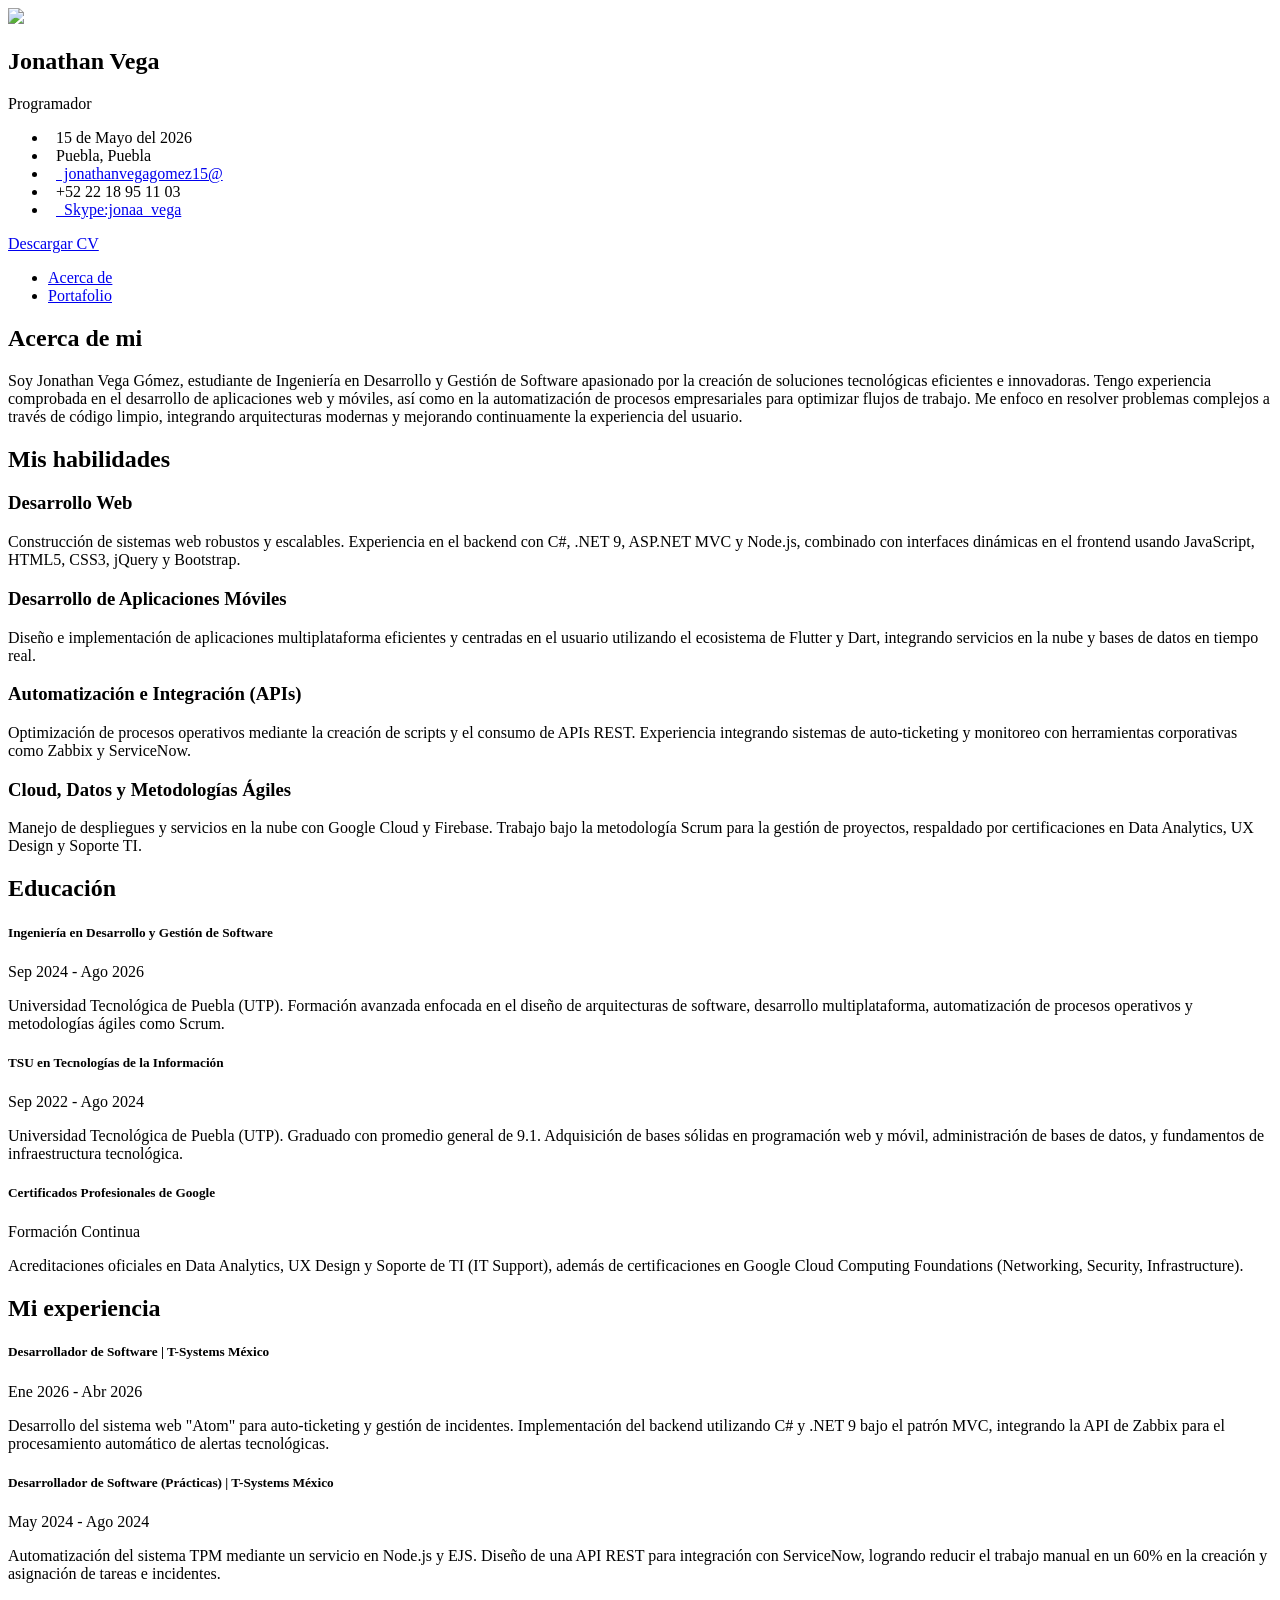
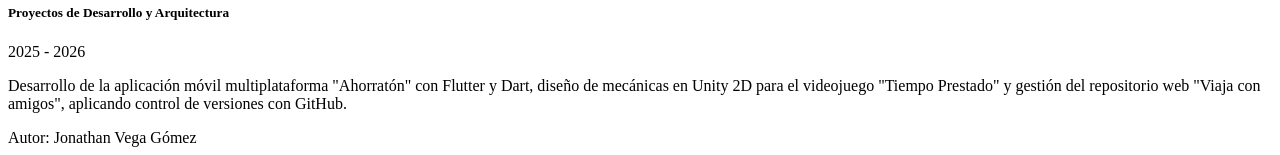
==== index.html @ 86ef0846 "Actualizado web" ====
<!DOCTYPE html>
<html lang="en">
    <head>
        <meta charset="UTF-8">
        <meta name="viewport" content="width=device-width, initial-scale=1.0">
        <title>Mi sitio CV</title>
        <link href="css/css-gg.css" rel="stylesheet" />
        <link rel="shortcut icon" href="resources/logo.svg" type="image/svg">
        <link rel="stylesheet" href="css/site.css">
        <link rel="stylesheet" href="css/mobile.css">
        <script src="js/site.js"></script>
    </head>
    <body>
        <div class="main-content">
            <aside>
                <div class="profile"> 
                    <img src="UTP0155232_ Foto TSU_JONATHAN VEGA GOMEZ.JPG" id="photo-profile" class="my-photo"/>
                    <div>
                        <h1 class="title">Jonathan Vega</h1>
                        <div class="badge-porfile">Programador</div>
                        <div class="social">
                            <a href="facebook.com" target="_blank" class="gg-facebook"></a>
                            <a href="twitter.com" target="_blank" class="gg-twitter"></a>
                            <a href="youtube.com" target="_blank" class="gg-youtube"></a>
                            <a href="pokemon-go.com" target="_blank" class="gg-pokemon"></a>
                        </div>
                    </div>
                    <div class="info">
                        <ul class="contacts-block">
                            <li class="contacts-block-item"><i class="gg-calendar"></i>&nbsp;&nbsp;15 de Mayo del 2026</li>
                            <li class="contacts-block-item"><i class="gg-pin"></i>&nbsp;&nbsp;Puebla, Puebla</li>
                            <li class="contacts-block-item"><i class="gg-mail"></i>&nbsp;&nbsp;<a href="mailto:erenyeager070@gmail.com">&nbsp;&nbsp;jonathanvegagomez15@</a></li>
                            <li class="contacts-block-item"><i class="gg-phone"></i>&nbsp;&nbsp;+52 22 18 95 11 03</li>
                            <li class="contacts-block-item"><i class="gg-phone"></i>&nbsp;&nbsp;<a href="skype:">&nbsp;&nbsp;Skype:jonaa_vega</a></li>
                        </ul>
                        <a  class="btn" href="resources/Elegant_CV_Jonathan_Vega_Gomez.pdf">Descargar CV</a>

                    </div>
                </div>
            </aside>
            <section class="resume">
                <header>
                    <div class="menu-circle">
                        <i class="gg-menu-oreos" onclick="toggleMenu()"></i>
                    </div>
                    <div class="inner-menu js-menu">
                        <ul class="nav">
                            <li class="=nav-item">
                                <a href="index.html">Acerca de</a>
                            </li>
                            <li>
                                <a href="portafolio.html">Portafolio</a>
                            </li>
                        </ul>
                    </div>
                </header>
                   <h2 class="title">Acerca de mi</h2>
                    <p>
                        Soy Jonathan Vega Gómez, estudiante de Ingeniería en Desarrollo y Gestión de Software apasionado por la creación de soluciones tecnológicas eficientes e innovadoras. Tengo experiencia comprobada en el desarrollo de aplicaciones web y móviles, así como en la automatización de procesos empresariales para optimizar flujos de trabajo. Me enfoco en resolver problemas complejos a través de código limpio, integrando arquitecturas modernas y mejorando continuamente la experiencia del usuario.
                    </p>

                    <div class="services-content">
                        <h2>Mis habilidades</h2>
                        <div class="my-services">
                            <div>
                                <span class="gg-pen"></span>
                                <div>
                                    <h3>Desarrollo Web</h3>
                                    <p>Construcción de sistemas web robustos y escalables. Experiencia en el backend con C#, .NET 9, ASP.NET MVC y Node.js, combinado con interfaces dinámicas en el frontend usando JavaScript, HTML5, CSS3, jQuery y Bootstrap.</p>
                                </div>
                            </div>
                            <div>
                                <span class="gg-pen"></span>
                                <div>
                                    <h3>Desarrollo de Aplicaciones Móviles</h3>
                                    <p>Diseño e implementación de aplicaciones multiplataforma eficientes y centradas en el usuario utilizando el ecosistema de Flutter y Dart, integrando servicios en la nube y bases de datos en tiempo real.</p>
                                </div>
                            </div>
                            <div>
                                <span class="gg-pen"></span>
                                <div>
                                    <h3>Automatización e Integración (APIs)</h3>
                                    <p>Optimización de procesos operativos mediante la creación de scripts y el consumo de APIs REST. Experiencia integrando sistemas de auto-ticketing y monitoreo con herramientas corporativas como Zabbix y ServiceNow.</p>
                                </div>
                            </div>
                            <div>
                                <span class="gg-pen"></span>
                                <div>
                                    <h3>Cloud, Datos y Metodologías Ágiles</h3>
                                    <p>Manejo de despliegues y servicios en la nube con Google Cloud y Firebase. Trabajo bajo la metodología Scrum para la gestión de proyectos, respaldado por certificaciones en Data Analytics, UX Design y Soporte TI.</p>
                                </div>
                            </div>
                        </div>
                    </div>
                <div class="timeline-content">
                    <div>
                        <div>
                            <h2><i class="fa fa-user-graduate"></i> Educación</h2>
                            <div class="timeline">
                                <article class="timeline_item">
                                    <h5 class="title title-h5 timeline_title">Ingeniería en Desarrollo y Gestión de Software</h5>
                                    <span class="timeline_period">Sep 2024 - Ago 2026</span>
                                    <p class="timeline_description">
                                        Universidad Tecnológica de Puebla (UTP). Formación avanzada enfocada en el diseño de arquitecturas de software, desarrollo multiplataforma, automatización de procesos operativos y metodologías ágiles como Scrum.
                                    </p>
                                </article>
                                <article class="timeline_item">
                                    <h5 class="title title-h5 timeline_title">TSU en Tecnologías de la Información</h5>
                                    <span class="timeline_period">Sep 2022 - Ago 2024</span>
                                    <p class="timeline_description">
                                        Universidad Tecnológica de Puebla (UTP). Graduado con promedio general de 9.1. Adquisición de bases sólidas en programación web y móvil, administración de bases de datos, y fundamentos de infraestructura tecnológica.
                                    </p>
                                </article>
                                <article class="timeline_item">
                                    <h5 class="title title-h5 timeline_title">Certificados Profesionales de Google</h5>
                                    <span class="timeline_period">Formación Continua</span>
                                    <p class="timeline_description">
                                        Acreditaciones oficiales en Data Analytics, UX Design y Soporte de TI (IT Support), además de certificaciones en Google Cloud Computing Foundations (Networking, Security, Infrastructure).
                                    </p>
                                </article>
                            </div>
                        </div> 
                        
                        <div>
                            <h2><i class="fa fa-briefcase"></i> Mi experiencia</h2>
                            <div class="timeline">
                                <article class="timeline_item">
                                    <h5 class="title title-h5 timeline_title">Desarrollador de Software | T-Systems México</h5>
                                    <span class="timeline_period">Ene 2026 - Abr 2026</span>
                                    <p class="timeline_description">
                                        Desarrollo del sistema web "Atom" para auto-ticketing y gestión de incidentes. Implementación del backend utilizando C# y .NET 9 bajo el patrón MVC, integrando la API de Zabbix para el procesamiento automático de alertas tecnológicas.
                                    </p>
                                </article>
                                <article class="timeline_item">
                                    <h5 class="title title-h5 timeline_title">Desarrollador de Software (Prácticas) | T-Systems México</h5>
                                    <span class="timeline_period">May 2024 - Ago 2024</span>
                                    <p class="timeline_description">
                                        Automatización del sistema TPM mediante un servicio en Node.js y EJS. Diseño de una API REST para integración con ServiceNow, logrando reducir el trabajo manual en un 60% en la creación y asignación de tareas e incidentes.
                                    </p>
                                </article>
                                <article class="timeline_item">
                                    <h5 class="title title-h5 timeline_title">Proyectos de Desarrollo y Arquitectura</h5>
                                    <span class="timeline_period">2025 - 2026</span>
                                    <p class="timeline_description">
                                        Desarrollo de la aplicación móvil multiplataforma "Ahorratón" con Flutter y Dart, diseño de mecánicas en Unity 2D para el videojuego "Tiempo Prestado" y gestión del repositorio web "Viaja con amigos", aplicando control de versiones con GitHub.
                                    </p>
                                </article>
                            </div>
                        </div>
                    </div>
                </div>
            </section>
        </div>
        <footer>Autor: Jonathan Vega Gómez</footer>
    </body>
</html>
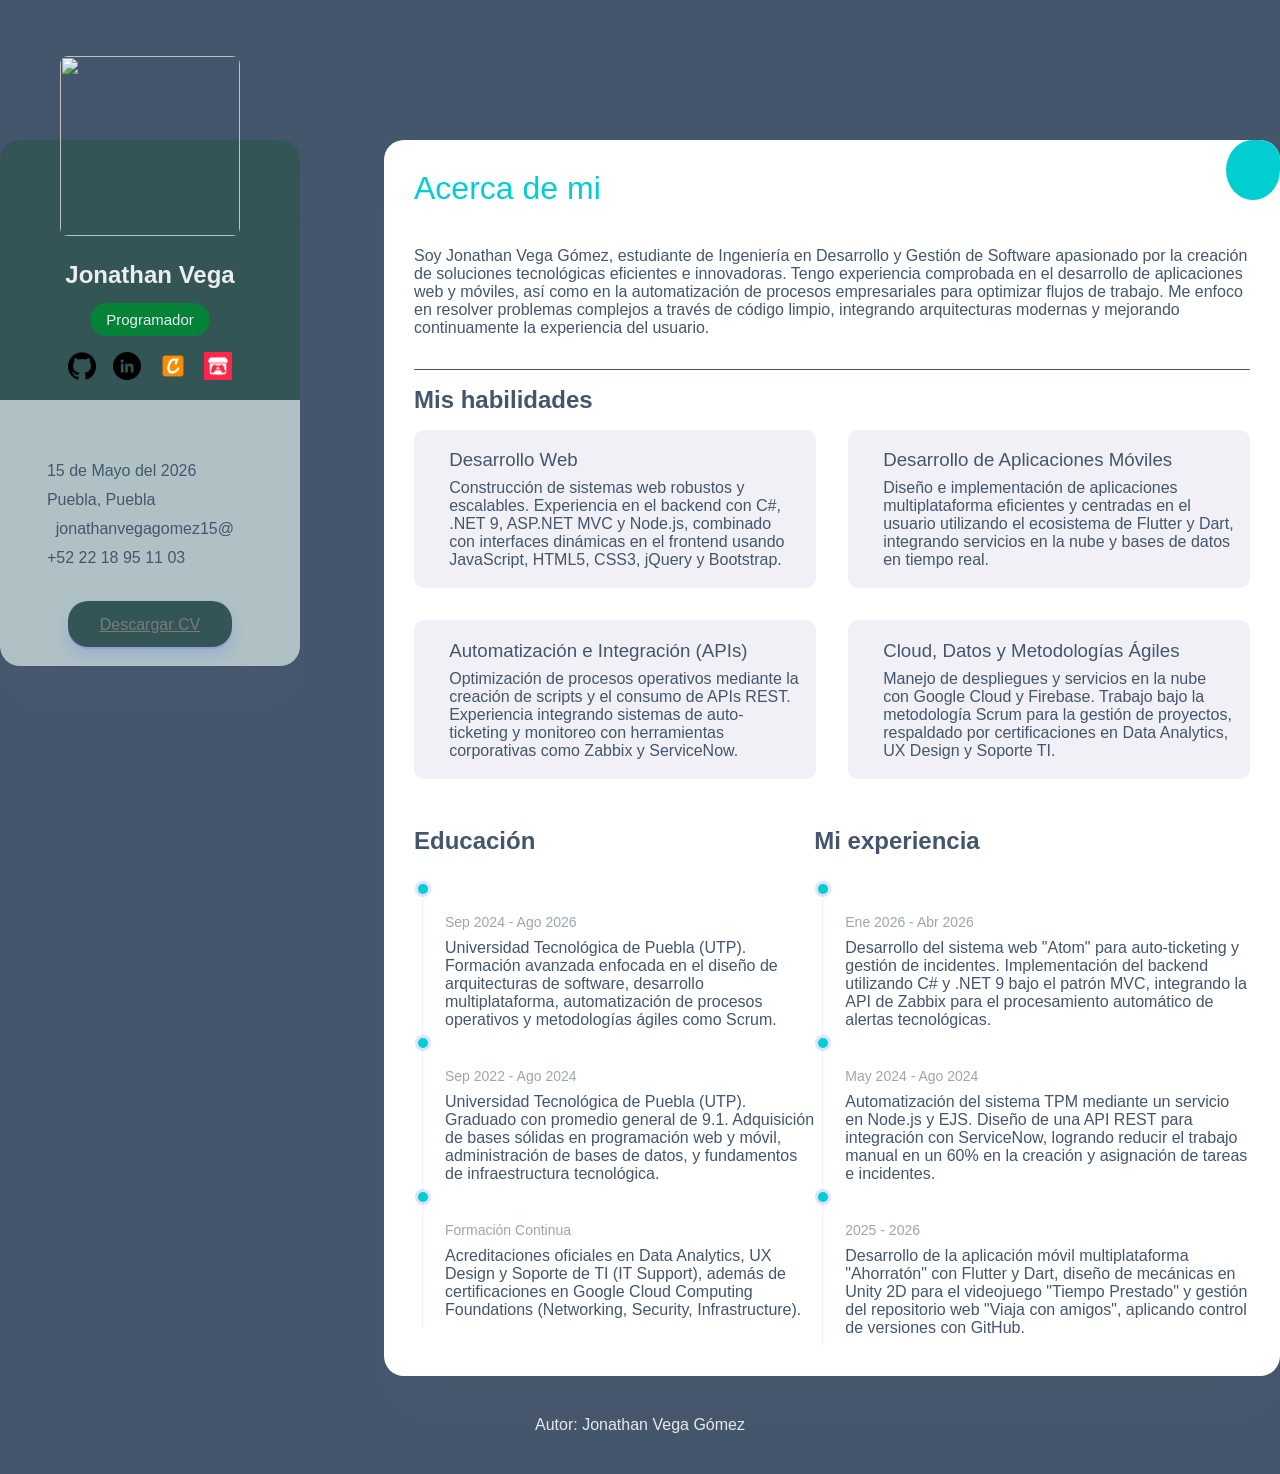
==== commit 5660e72c: "Ahorraton" ====
--- a/index.html
+++ b/index.html
@@ -19,10 +19,18 @@
                         <h1 class="title">Jonathan Vega</h1>
                         <div class="badge-porfile">Programador</div>
                         <div class="social">
-                            <a href="facebook.com" target="_blank" class="gg-facebook"></a>
-                            <a href="twitter.com" target="_blank" class="gg-twitter"></a>
-                            <a href="youtube.com" target="_blank" class="gg-youtube"></a>
-                            <a href="pokemon-go.com" target="_blank" class="gg-pokemon"></a>
+                            <a href="https://github.com/Becajona" target="_blank">
+                                <img src="imagenes/git.png" alt="GitHub" class="social-icon">
+                            </a>
+                            <a href="https://www.linkedin.com/in/jonathan-vega-gomez" target="_blank">
+                                <img src="imagenes/link.jpg" alt="GitHub" class="social-icon">
+                            </a>
+                            <a href="https://www.credly.com/users/jonathan-vega-gomez" target="_blank">
+                                <img src="imagenes/credly.png" alt="GitHub" class="social-icon">
+                            </a>
+                            <a href="https://jonathan015.itch.io/" target="_blank">
+                                <img src="imagenes/Itch.png" alt="GitHub" class="social-icon">
+                            </a>
                         </div>
                     </div>
                     <div class="info">
@@ -31,7 +39,7 @@
                             <li class="contacts-block-item"><i class="gg-pin"></i>&nbsp;&nbsp;Puebla, Puebla</li>
                             <li class="contacts-block-item"><i class="gg-mail"></i>&nbsp;&nbsp;<a href="mailto:erenyeager070@gmail.com">&nbsp;&nbsp;jonathanvegagomez15@</a></li>
                             <li class="contacts-block-item"><i class="gg-phone"></i>&nbsp;&nbsp;+52 22 18 95 11 03</li>
-                            <li class="contacts-block-item"><i class="gg-phone"></i>&nbsp;&nbsp;<a href="skype:">&nbsp;&nbsp;Skype:jonaa_vega</a></li>
+                            
                         </ul>
                         <a  class="btn" href="resources/Elegant_CV_Jonathan_Vega_Gomez.pdf">Descargar CV</a>
 
--- a/css/site.css
+++ b/css/site.css
@@ -0,0 +1,476 @@
+.social-icon{
+    width: 28px;
+    height: 28px;
+    object-fit: contain;
+    transition: 0.3s ease;
+}
+
+.social-icon:hover{
+    transform: scale(1.15);
+}
+
+.resume{
+    background-color: white;
+    border-radius: 20px;
+    padding: 1.875rem;
+    position: relative;
+    transition: box-shadow .3s ease-in-out;
+    box-shadow: 0 2.5rem 3.125rem rgba(103, 118, 128, 0.1) !important;
+    width: 77%;
+    margin-left: auto;
+}
+.menu-circle{
+    background-color: darkturquoise;
+    border-radius: 50% 1.25rem 50% 50%;
+    color: white;
+    display: flex;
+    align-items: center;
+    justify-content: center;
+    height: 3.75rem;
+    position: absolute;
+    top: 0;
+    right: 0;
+    width: 3.37rem;
+    z-index: 2;
+}
+.inner-menu{
+    display: flex;
+    align-items: center;
+    justify-content: flex-end;
+    height: 3.75rem;
+    padding-right: 2rem;
+    position: absolute;
+    top: 0;
+    right: 0;
+    z-index: 1;
+}
+.js-menu{
+    width: 80%;
+}
+.js-menu > .nav{
+    list-style: none;
+    display: flex;
+    width: 0;
+    justify-content: space-evenly;
+    background-color: darkturquoise;
+    height: 100%;
+    align-items: center;
+    border-radius: 1.5rem 0 0 1.5rem;
+    transition: 0.5s ease-in-out;
+    position: absolute;
+    right: 30px;
+}
+.nav a{
+    color: white;
+    font-weight: 500;
+    text-decoration: none;
+    opacity: 0;
+}
+.js-menu.active > .nav a{
+    width: 70%;
+}
+.js-menu.active > .nav a{
+    opacity: 1;
+    transition: 0.7s ease-in-out;
+}
+.nav a:hover{
+    text-decoration: underline;
+}
+h2.title{
+    color:darkturquoise;
+    font-size: 2rem;
+    font-weight: 500;
+    position: relative;
+    margin-bottom: 2.5rem;
+}
+.bordered::before{
+    content: '';
+    background-color: darkturquoise;
+    border-radius: 0.5rem;
+    height: 0.3125rem;
+    position: absolute;
+    bottom: -1rem;
+    left: 0;
+    width: 3.125rem;
+    z-index: 1;
+}
+.services-content{
+    border-top: 1px solid #44566c;
+    margin-top: 2rem;
+    padding-top: 1rem;
+}
+.my-services{
+    display: grid;
+    grid-template-columns: 1fr 1fr;
+    column-gap: 2rem;
+    row-gap: 2rem;
+    margin-top: 1rem;
+}
+.my-services > div{
+    align-items: center;
+    background-color: #F0F0F6;
+    border-radius: 10px;
+    display: flex;
+    padding: 1.2rem 1rem;
+}
+.my-services > div span{
+    color: darkturquoise;
+    font-size: 40px !important;
+    margin-right: 1.2rem;
+}
+.my-services h3{
+    font-weight: 500;
+    margin-bottom: 0.5rem;
+}
+.my-services p{
+    margin-bottom: 0;
+}
+.timeline-content{
+    margin-top: 3rem;
+}
+.timeline-content>div{
+    margin-top: 2rem;
+    display: flex;
+}
+.timeline{
+    margin-top: 1.8125rem;
+    padding-left: 0.5rem;
+}
+.timeline_item{
+    border-left-color: #F0F0F6;
+    border-left-width: 1px;
+    border-left-style: solid;
+    padding-bottom: 0.5625rem;
+    padding-left: 1.375rem;
+    position: relative;
+}
+.timeline_item::before{
+    content: '';
+    background-color: darkturquoise;
+    box-shadow: 0 0 0 0.1875rem rgba(48,75,253, 0.158);
+    border-radius: 50%;
+    position: absolute;
+    top: 0;
+    left: -0.3125rem;
+    height: 0.625rem;
+    width: 0.625rem;
+}
+.timeline_title{
+    margin-bottom: 0;
+    position: relative;
+    top: -03125rem;
+}
+.title--5{
+    font-size: 1rem;
+}
+.timeline_period {
+    color: #9ca6af;
+    font-size: 0.875rem;
+}
+.timeline_description{
+    margin-top: 0.5rem;
+}
+footer{
+    padding: 2.5rem;
+    text-align: center;
+    color: #ebedf0;
+}
+@media(max-width:1400px) {
+    .main-content{
+        max-width: 1100px;
+    }
+    .resume{
+        width: 70%;
+    }
+}
+@media(max-width:950px){
+    .main-content{
+        max-width: 700px;
+    }
+    .resume{
+        width: 55%;
+    }
+    .my-services{
+        grid-template-columns: auto;
+    }
+    .timeline-content>div{
+        flex-direction: column;
+    }
+}
+@media(max-width: 768px){
+    body{
+        padding-left: 1rem;
+        padding-right: 1rem;
+    }
+    .main-content{
+        max-width: 100%;
+        flex-direction: column;
+    }
+    .profile{
+        position: initial;
+        width: 100%;
+        margin-bottom: 2rem;
+    }
+    .resume{
+        margin:unset;
+        width: 100%;
+    }
+}
+*{
+    margin: 0;
+    padding: 0;
+    border: 0;
+    box-sizing: border-box;
+}
+:root{
+    --colortexto: #44566c;
+    --bacgroundcolor: #44566c;
+    --miColor: pink;
+}
+html, body{
+    min-height: 100vh;
+    font-family: 'Segoe UI', Tahoma, Geneva, Verdana, sans-serif;
+}
+body{
+    color: var(--colortexto);
+    font-style: 25px;
+    background: var(--bacgroundcolor);
+    background-image: url(../media/images/triangles-top.svg), url(../media/images/triangles-bottom.svg);
+    background-position: left top, right bottom;
+    background-repeat: no-repeat;
+    background-size: inherit;
+    padding-top: 140px;
+}
+.por_clase{
+    color:var(--colortexto);
+}
+#por_id{
+    color:brown;
+}
+.phone::before{
+    content: '\260E';
+}
+.phone::after{
+    content: '\260E';
+}
+.main-content{
+    display: flex;
+    max-width: 1400px;
+    margin: auto;  
+}
+.profile{
+    width: 300px;
+    background-color: rgb(51, 85, 85);
+    border-radius: 20px;
+    box-shadow: 0 02.5rem 3.125rem rgb(103,118,128, 0.1) !important;
+    text-align: center;
+    padding-top: 1.75rem;
+    position: fixed;
+}
+.profile a{
+    color: #777b7c;
+}
+.profile a:hover{
+    color: #85f1ed;
+}
+.my-photo{
+    border-radius: 8px;
+    max-height: 11.25rem;
+    max-width: 11.25rem;
+    height: 11.25rem;
+    width: 11.25rem;
+    margin-top: -7rem;
+    margin-bottom: 1.5625rem;
+    margin-left: auto;
+    margin-right: auto;
+    transition: all .3s ease-in-out;
+}
+.title{
+    margin-bottom: 0.875rem;
+    color: #ebedf0;
+}
+.badge-porfile{
+    background-color: #038238;
+    color: #ebedf0;
+    font-size: 0.9375rem;
+    font-weight: 400;
+    font: bold;
+    border-radius: 10rem;
+    display: inline-block;
+    text-align: center;
+    white-space: nowrap;
+    vertical-align: baseline;
+    padding: 0.5rem 1rem; 
+}
+.social{
+    display: flex;
+    margin: 1rem auto 1rem auto;
+    justify-content: space-evenly;
+    max-width: 200px;
+}
+.info{
+    background-color: #b0c1c6;
+    padding-top: 2rem;
+    padding-bottom: 2rem;
+    position: relative;
+    z-index: 0;
+    border-radius: 0 0 20px 20px;
+}
+.contacts-block {
+    list-style: none;
+    padding: 1.875rem;
+    margin-bottom: 0.5rem;
+    overflow: hidden;
+}
+.contacts-block-item{
+    display: flex;
+    align-items: center;
+    margin-bottom: 0.6875rem;
+    overflow: hidden;
+    text-overflow: ellipsis;
+    white-space: nowrap;
+}
+.contacts-block i{
+    margin-right: 0.5rem;
+}
+.contacts-block-item a{
+    color: #44566c;
+    text-decoration: none;
+    display: flex;
+    width: 100%;
+    align-items: center;
+}
+.btn{
+    background-color: rgb(51, 85, 85);
+    border-radius: 20px;
+    border: 0;
+    box-shadow: 0 0.5rem 1rem rgba(48, 76, 253, 0.15), 0 0.125rem rgba(48,76, 253, 0.15);
+    color:#ebedf0;
+    cursor: pointer;
+    font-size: 1rem;
+    font-weight: 400;
+    line-height: inherit;
+    padding: 0.9375rem 2rem 0.875rem;
+    position: relative;
+    transition: .4s ease-in-out;
+    white-space: nowrap;
+}
+.btn:hover{
+    background-color: turquoise;
+}
+
+.inner-menu{
+    display: flex;
+    align-items: center;
+    justify-content: flex-end;
+    height: 3.75rem;
+    padding-right: 2rem;
+    position: absolute;
+    top: 0;
+    right: 0;
+    z-index: 1;
+}
+.js-menu{
+    width: 80%;
+}
+.js-menu > .nav{
+    list-style: none;
+    display: flex;
+    width: 0%;
+    justify-content: space-evenly;
+    background-color: darkturquoise;
+    height: 100%;
+    align-items: center;
+    border-radius: 1.5rem 0 0 1.5rem;
+    transition: 0.5s ease-in-out;
+}
+.js-menu.active>.nav{
+    width: 70%;
+}
+.nav a{
+    color: white;
+    font-weight: 500;
+    text-decoration: none;
+    opacity: 0;
+}
+.js-menu.active> .nav a{
+    opacity: 1;
+    transition: 0.7s ease-in-out;
+}
+.nav a:hover{
+    text-decoration: underline;
+}
+.show{
+    pointer-events: auto;
+    opacity: 1;
+    content: '\2639';
+}
+.cerrar::after{
+    content:'\2639';
+}
+h2.title{
+    color: darkturquoise;
+    font-size: 2rem;
+    font-weight: 500;
+    position: relative;
+    margin-bottom: 2.5rem;
+}
+.timeline-content > div > div{
+    flex-grow: 1;
+}
+.portfolio{
+    column-count: 3;
+    column-gap: 10px;
+    row-gap: 12px;
+}
+.portfolio img{
+    max-width: 100%;
+}
+.modal{
+    position: fixed;
+    top: 0;
+    left: 0;
+    width: 100%;
+    height: 100%;
+    padding: 40px 20px;
+    background-color: rgb(0, 0, 0, 0.7);
+    z-index: 999;
+    display: none;
+    text-align: center;
+}
+.modal img{
+    max-height: 100%;
+    margin: auto;
+}
+.showModal{
+    display: block;
+    transform: 0.5s ease-in;
+}
+
+
+.modal {
+    display: none;
+    position: fixed;
+    top: 0;
+    left: 0;
+    width: 100%;
+    height: 100%;
+    background-color: rgba(0, 0, 0, 0.8);
+    justify-content: center;
+    align-items: center;
+    z-index: 1000;
+}
+
+.modal.showModal {
+    display: flex;
+}
+
+.close-icon {
+    position: absolute;
+    top: 10px;
+    right: 20px;
+    font-size: 2rem;
+    color: white;
+    cursor: pointer;
+    z-index: 1001;
+}
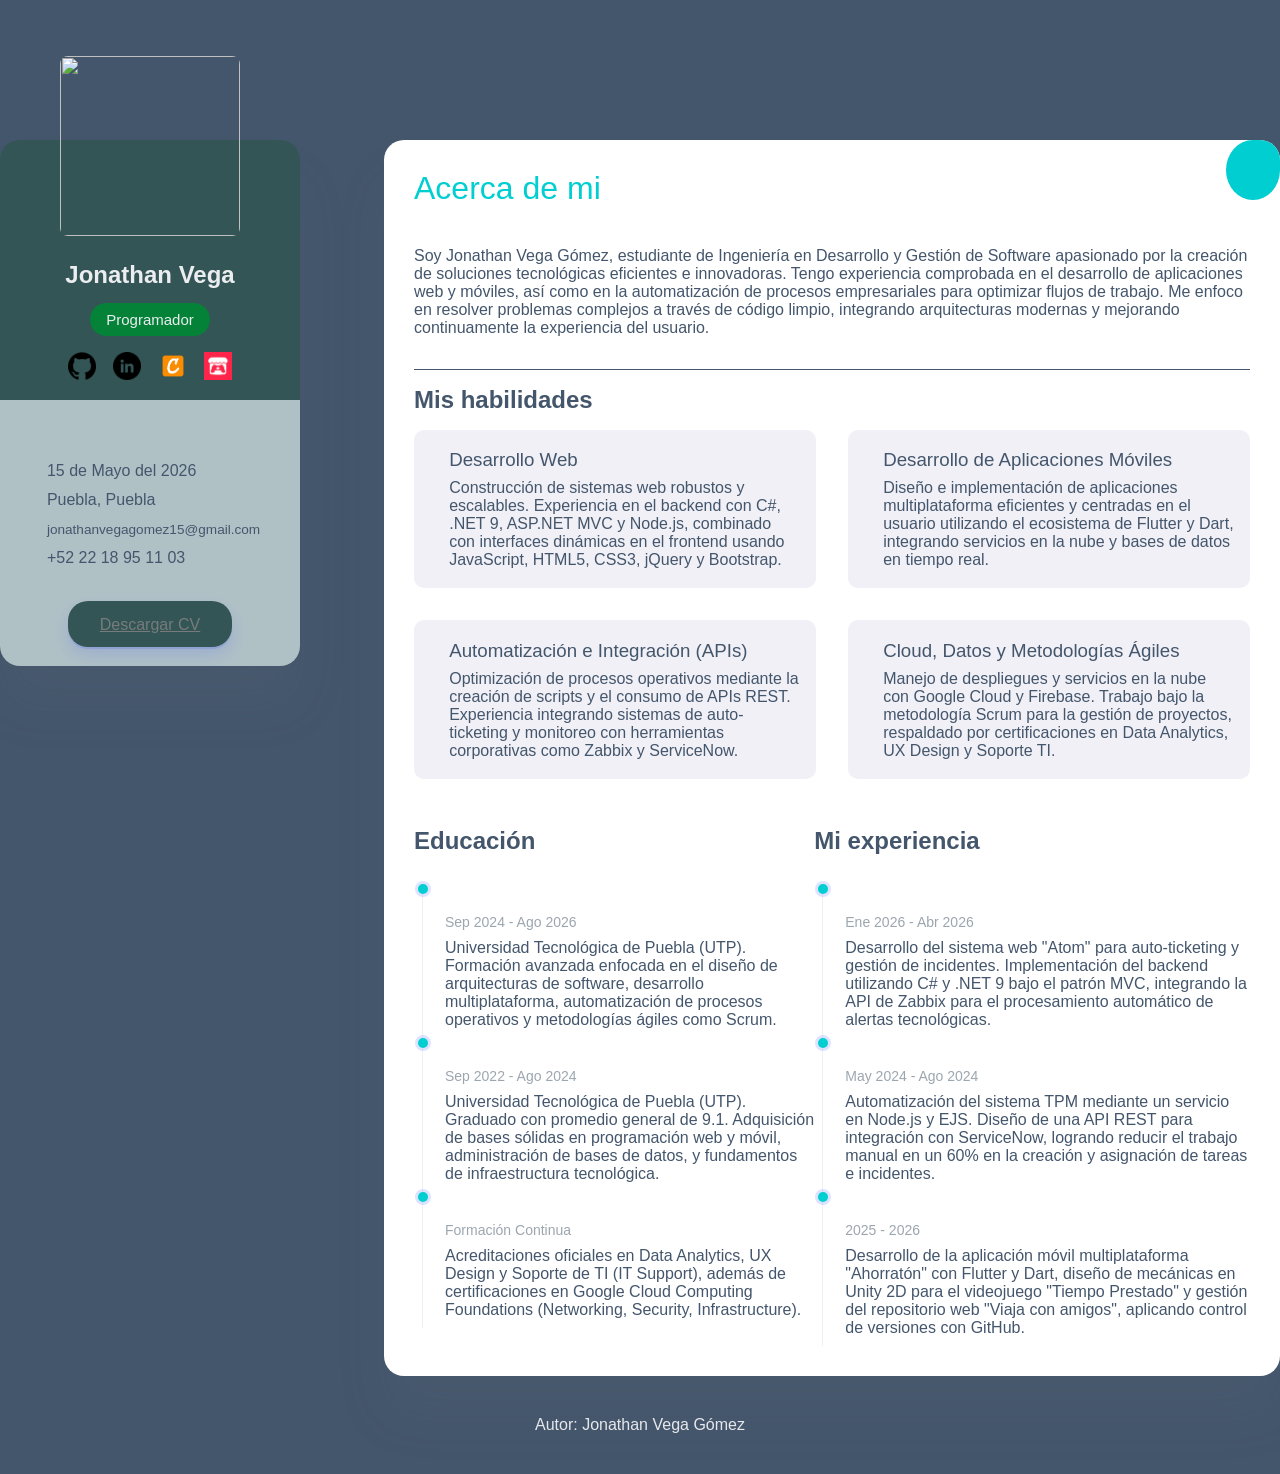
==== commit 32802d84: "Funciones nuevas" ====
--- a/index.html
+++ b/index.html
@@ -3,9 +3,9 @@
     <head>
         <meta charset="UTF-8">
         <meta name="viewport" content="width=device-width, initial-scale=1.0">
-        <title>Mi sitio CV</title>
+        <title>CV Jonathan</title>
         <link href="css/css-gg.css" rel="stylesheet" />
-        <link rel="shortcut icon" href="resources/logo.svg" type="image/svg">
+        <link rel="shortcut icon" href="icon.ico" type="image/svg">
         <link rel="stylesheet" href="css/site.css">
         <link rel="stylesheet" href="css/mobile.css">
         <script src="js/site.js"></script>
@@ -37,11 +37,19 @@
                         <ul class="contacts-block">
                             <li class="contacts-block-item"><i class="gg-calendar"></i>&nbsp;&nbsp;15 de Mayo del 2026</li>
                             <li class="contacts-block-item"><i class="gg-pin"></i>&nbsp;&nbsp;Puebla, Puebla</li>
-                            <li class="contacts-block-item"><i class="gg-mail"></i>&nbsp;&nbsp;<a href="mailto:erenyeager070@gmail.com">&nbsp;&nbsp;jonathanvegagomez15@</a></li>
+                            <li class="contacts-block-item">
+    <i class="gg-mail"></i>&nbsp;&nbsp;
+    <a href="mailto:jonathanvegagomez15@gmail.com?subject=Contacto%20desde%20Portafolio" 
+       onclick="let link = this; navigator.clipboard.writeText('jonathanvegagomez15@gmail.com'); let originalText = link.innerHTML; link.innerHTML = '¡Copiado al portapapeles!'; setTimeout(function() { link.innerHTML = originalText; }, 2000);" 
+       style="cursor: pointer; font-size: 0.85rem;" 
+       title="Haz clic para enviar correo o copiar la dirección">
+       jonathanvegagomez15@gmail.com
+    </a>
+</li>
                             <li class="contacts-block-item"><i class="gg-phone"></i>&nbsp;&nbsp;+52 22 18 95 11 03</li>
                             
                         </ul>
-                        <a  class="btn" href="resources/Elegant_CV_Jonathan_Vega_Gomez.pdf">Descargar CV</a>
+                        <a class="btn" href="resources/CVJonathan.pdf" target="_blank" rel="noopener noreferrer">Descargar CV</a>
 
                     </div>
                 </div>
@@ -53,9 +61,7 @@
                     </div>
                     <div class="inner-menu js-menu">
                         <ul class="nav">
-                            <li class="=nav-item">
-                                <a href="index.html">Acerca de</a>
-                            </li>
+                            
                             <li>
                                 <a href="portafolio.html">Portafolio</a>
                             </li>
